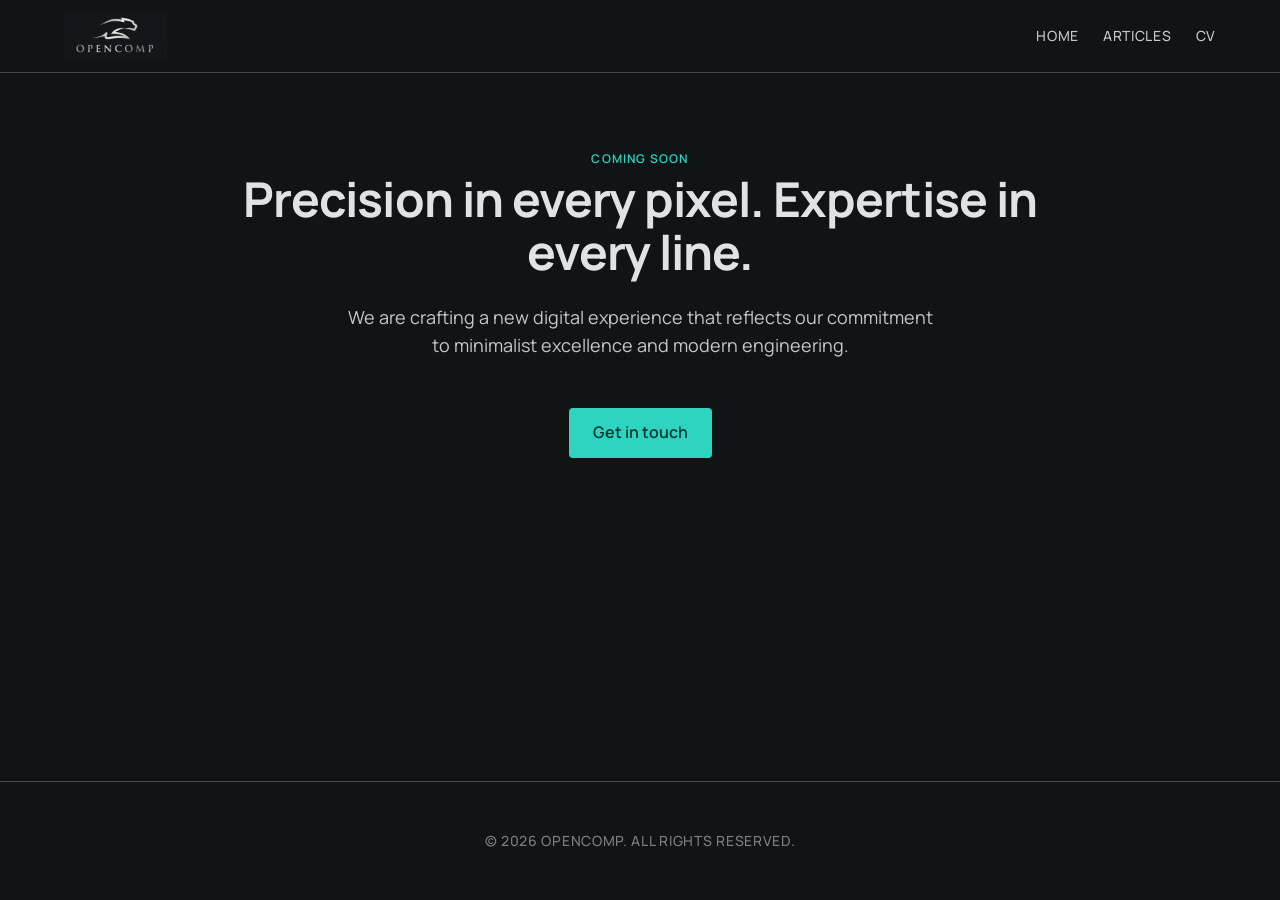
==== index.html @ 7e37780c "Create Articles and CV pages and update navigation" ====
<!DOCTYPE html>
<html lang="en">
<head>
    <meta charset="UTF-8">
    <meta name="viewport" content="width=device-width, initial-scale=1.0">
    <title>Opencomp | Expert Solutions</title>
    <link rel="stylesheet" href="css/style.css">
</head>
<body>
    <header>
        <div class="container">
            <nav>
                <a href="/" class="logo">
                    <img src="images/logo-new-bg.png" alt="Opencomp Logo">
                </a>
                <div class="nav-links">
                    <a href="index.html">Home</a>
                    <a href="articles.html">Articles</a>
                    <a href="cv.html">CV</a>
                </div>
            </nav>
        </div>
    </header>

    <main>
        <div class="container">
            <section class="hero">
                <span class="label-sm">Coming Soon</span>
                <h1>Precision in every pixel. Expertise in every line.</h1>
                <p class="body-lg">We are crafting a new digital experience that reflects our commitment to minimalist excellence and modern engineering.</p>
                <a href="mailto:contact@opencomp.com" class="cta-button">Get in touch</a>
            </section>
        </div>
    </main>

    <footer>
        <div class="container">
            <p class="footer-text">&copy; 2026 OPENCOMP. ALL RIGHTS RESERVED.</p>
        </div>
    </footer>
</body>
</html>
---- css/style.css ----
@import url('https://fonts.googleapis.com/css2?family=Manrope:wght@400;500;600;700&display=swap');

:root {
  /* Colors - Derived from DESIGN.md */
  --surface: #101415;
  --surface-dim: #101415;
  --surface-bright: #363a3b;
  --surface-container-lowest: #0b0f10;
  --surface-container-low: #191c1e;
  --surface-container: #1d2022;
  --surface-container-high: #272a2c;
  --surface-container-highest: #323537;
  --on-surface: #e0e3e5;
  --on-surface-variant: #c6c6ca;
  --outline: #8f9094;
  --outline-variant: #45474a;
  
  --primary: #c6c6ca;
  --on-primary: #2f3034;
  --primary-container: #121417;
  --on-primary-container: #7d7e82;
  
  --secondary: #b9c7e0;
  --on-secondary: #233144;
  --secondary-container: #3c4a5e;
  --on-secondary-container: #abb9d2;
  
  --tertiary: #3cddc7;
  --on-tertiary: #003731;
  --tertiary-container: #001814;
  --on-tertiary-container: #008e7f;

  --background: #101415;
  --on-background: #e0e3e5;

  /* Accent - Forest Teal from Brand & Style */
  --accent: #2dd4bf;

  /* Typography */
  --font-family: 'Manrope', sans-serif;

  /* Spacing */
  --unit: 8px;
  --container-max: 1200px;
  --gutter: 24px;
  --stack-sm: 8px;
  --stack-md: 24px;
  --stack-lg: 48px;
  --stack-xl: 80px;

  /* Shapes */
  --rounded-sm: 0.125rem;
  --rounded: 0.25rem;
  --rounded-md: 0.375rem;
  --rounded-lg: 0.5rem;
  --rounded-xl: 0.75rem;
  --rounded-full: 9999px;
}

* {
  margin: 0;
  padding: 0;
  box-sizing: border-box;
}

body {
  font-family: var(--font-family);
  background-color: var(--background);
  color: var(--on-background);
  line-height: 1.6;
  min-height: 100vh;
  display: flex;
  flex-direction: column;
}

.container {
  width: 100%;
  max-width: var(--container-max);
  margin: 0 auto;
  padding: 0 var(--gutter);
}

header {
  padding: 12px 0;
  border-bottom: 1px solid var(--outline-variant);
}

nav {
  display: flex;
  justify-content: space-between;
  align-items: center;
}

.logo {
  display: flex;
  align-items: center;
  text-decoration: none;
}

.logo img {
  height: 48px;
  width: auto;
  display: block;
}

.nav-links {
  display: flex;
  gap: var(--stack-md);
}

.nav-links a {
  text-decoration: none;
  color: var(--on-surface-variant);
  font-size: 14px;
  font-weight: 500;
  letter-spacing: 0.05em;
  text-transform: uppercase;
  transition: color 0.2s ease;
}

.nav-links a:hover {
  color: var(--accent);
}

main {
  flex: 1;
  padding: var(--stack-xl) 0;
}

.hero {
  max-width: 800px;
  margin: 0 auto;
  text-align: center;
}

h1 {
  font-size: 48px;
  font-weight: 700;
  line-height: 1.1;
  letter-spacing: -0.02em;
  margin-bottom: var(--stack-md);
  color: var(--on-surface);
}

p.body-lg {
  font-size: 18px;
  font-weight: 400;
  line-height: 1.6;
  color: var(--on-surface-variant);
  max-width: 600px;
  margin: 0 auto var(--stack-lg);
}

.cta-button {
  display: inline-block;
  background-color: var(--accent);
  color: var(--on-tertiary);
  padding: 12px 24px;
  border-radius: var(--rounded);
  font-weight: 600;
  text-decoration: none;
  transition: opacity 0.2s ease;
}

.cta-button:hover {
  opacity: 0.9;
}

.label-sm {
  font-size: 12px;
  font-weight: 600;
  line-height: 1;
  letter-spacing: 0.1em;
  text-transform: uppercase;
  color: var(--accent);
  margin-bottom: var(--stack-sm);
  display: block;
}

footer {
  padding: var(--stack-lg) 0;
  border-top: 1px solid var(--outline-variant);
  text-align: center;
}

.footer-text {
  font-size: 14px;
  font-weight: 500;
  color: var(--on-primary-container);
  letter-spacing: 0.05em;
}

@media (max-width: 768px) {
  h1 {
    font-size: 32px;
  }
  
  main {
    padding: var(--stack-lg) 0;
  }
}
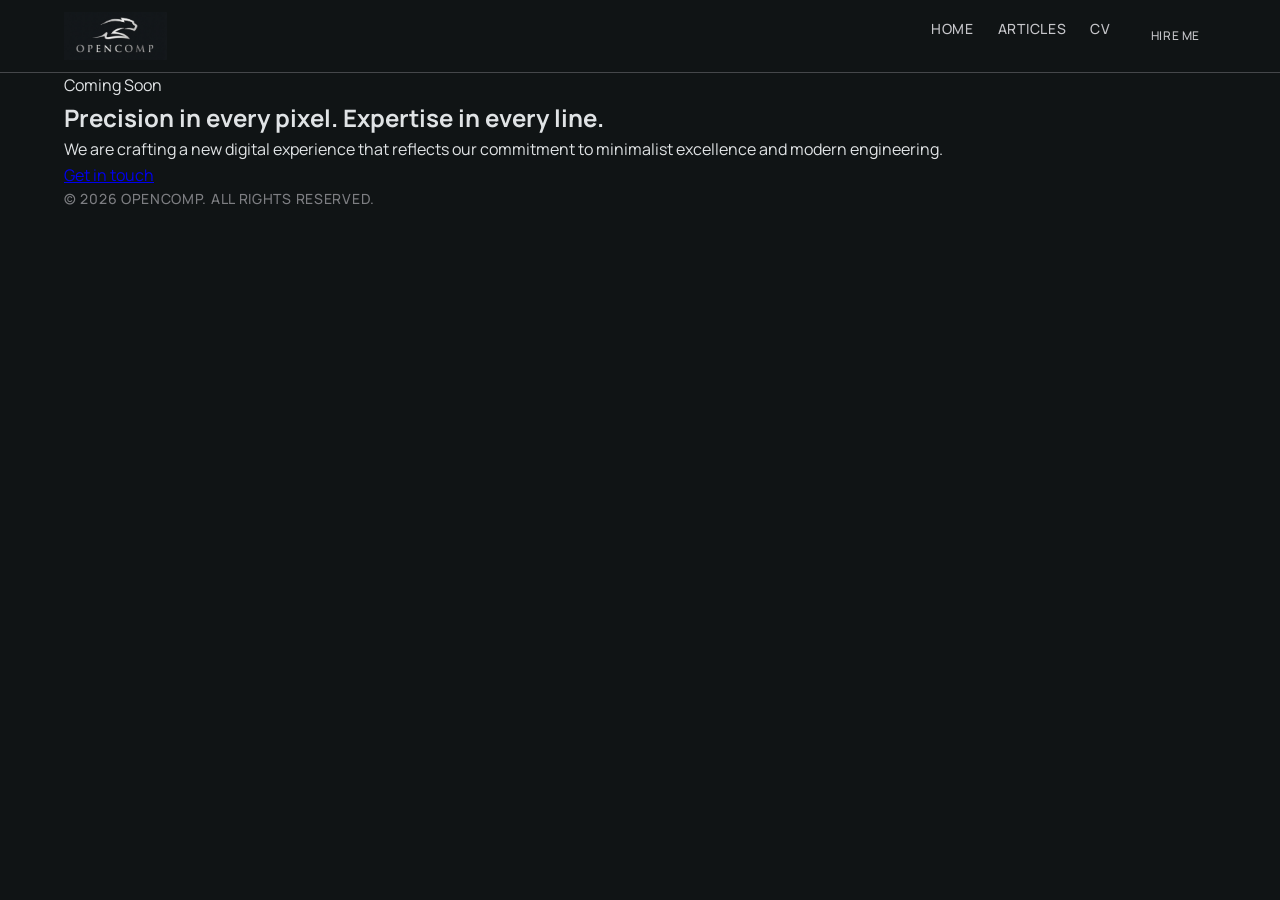
==== commit c7adcc5a: "Redesign CV page with zig-zag timeline based on CV_screen.png" ====
--- a/index.html
+++ b/index.html
@@ -17,6 +17,7 @@
                     <a href="index.html">Home</a>
                     <a href="articles.html">Articles</a>
                     <a href="cv.html">CV</a>
+                    <a href="mailto:contact@opencomp.fi" class="cta-button small">Hire Me</a>
                 </div>
             </nav>
         </div>
--- a/css/style.css
+++ b/css/style.css
@@ -122,65 +122,202 @@
   color: var(--accent);
 }
 
-main {
-  flex: 1;
+.cta-button.small {
+  padding: 8px 16px;
+  font-size: 12px;
+}
+
+/* Timeline Styles */
+.timeline-section {
+  position: relative;
   padding: var(--stack-xl) 0;
 }
 
-.hero {
-  max-width: 800px;
+.timeline-header {
+  text-align: center;
+  margin-bottom: var(--stack-xl);
+}
+
+.timeline-header h1 {
+  color: var(--accent);
+  font-size: 14px;
+  letter-spacing: 0.2em;
+  text-transform: uppercase;
+  margin-bottom: var(--stack-sm);
+}
+
+.timeline-header h2 {
+  font-size: 32px;
+  margin-bottom: var(--stack-md);
+}
+
+.timeline-container {
+  position: relative;
+  max-width: 1000px;
   margin: 0 auto;
+}
+
+.timeline-container::before {
+  content: '';
+  position: absolute;
+  left: 50%;
+  top: 0;
+  bottom: 0;
+  width: 2px;
+  background: repeating-linear-gradient(
+    to bottom,
+    transparent,
+    transparent 4px,
+    var(--outline-variant) 4px,
+    var(--outline-variant) 8px
+  );
+  transform: translateX(-50%);
+}
+
+.timeline-item {
+  position: relative;
+  margin-bottom: var(--stack-xl);
+  width: 100%;
+  display: flex;
+  justify-content: center;
+  align-items: center;
+}
+
+.timeline-item:nth-child(even) {
+  flex-direction: row-reverse;
+}
+
+.timeline-card {
+  width: 45%;
+  background: var(--surface-container);
+  border: 1px solid var(--outline-variant);
+  border-radius: var(--rounded-lg);
+  padding: var(--stack-md);
+  position: relative;
+}
+
+.timeline-icon {
+  position: absolute;
+  left: 50%;
+  transform: translateX(-50%);
+  width: 40px;
+  height: 40px;
+  background: var(--background);
+  border: 2px solid var(--accent);
+  border-radius: var(--rounded-md);
+  display: flex;
+  align-items: center;
+  justify-content: center;
+  z-index: 2;
+  color: var(--accent);
+  font-size: 18px;
+}
+
+.timeline-card-header {
+  display: flex;
+  justify-content: space-between;
+  align-items: baseline;
+  margin-bottom: var(--stack-sm);
+}
+
+.timeline-card h3 {
+  font-size: 18px;
+  font-weight: 600;
+  color: var(--on-surface);
+}
+
+.timeline-card .company {
+  color: var(--accent);
+  font-weight: 600;
+  margin-bottom: var(--stack-sm);
+  display: block;
+}
+
+.timeline-card .role {
+  font-weight: 500;
+  margin-bottom: var(--stack-sm);
+  display: block;
+}
+
+.timeline-card ul {
+  list-style: none;
+  padding: 0;
+}
+
+.timeline-card ul li {
+  position: relative;
+  padding-left: 20px;
+  margin-bottom: 4px;
+  color: var(--on-surface-variant);
+  font-size: 14px;
+}
+
+.timeline-card ul li::before {
+  content: '▹';
+  position: absolute;
+  left: 0;
+  color: var(--accent);
+}
+
+/* Footer CTA */
+.footer-cta {
+  background: var(--surface-container);
+  border: 1px solid var(--outline-variant);
+  border-radius: var(--rounded-lg);
+  padding: var(--stack-lg);
   text-align: center;
-}
-
-h1 {
-  font-size: 48px;
-  font-weight: 700;
-  line-height: 1.1;
-  letter-spacing: -0.02em;
-  margin-bottom: var(--stack-md);
+  margin: var(--stack-xl) 0;
+}
+
+.footer-cta h3 {
+  font-size: 24px;
+  margin-bottom: var(--stack-sm);
+}
+
+.footer-cta p {
+  color: var(--on-surface-variant);
+  margin-bottom: var(--stack-lg);
+}
+
+.button-group {
+  display: flex;
+  justify-content: center;
+  gap: var(--stack-md);
+}
+
+.btn-outline {
+  display: inline-block;
+  border: 1px solid var(--outline);
   color: var(--on-surface);
-}
-
-p.body-lg {
-  font-size: 18px;
-  font-weight: 400;
-  line-height: 1.6;
-  color: var(--on-surface-variant);
-  max-width: 600px;
-  margin: 0 auto var(--stack-lg);
-}
-
-.cta-button {
-  display: inline-block;
-  background-color: var(--accent);
-  color: var(--on-tertiary);
   padding: 12px 24px;
   border-radius: var(--rounded);
   font-weight: 600;
   text-decoration: none;
-  transition: opacity 0.2s ease;
-}
-
-.cta-button:hover {
-  opacity: 0.9;
-}
-
-.label-sm {
-  font-size: 12px;
-  font-weight: 600;
-  line-height: 1;
-  letter-spacing: 0.1em;
-  text-transform: uppercase;
-  color: var(--accent);
-  margin-bottom: var(--stack-sm);
-  display: block;
-}
-
-footer {
-  padding: var(--stack-lg) 0;
-  border-top: 1px solid var(--outline-variant);
-  text-align: center;
+  transition: all 0.2s ease;
+}
+
+.btn-outline:hover {
+  background: var(--surface-bright);
+}
+
+@media (max-width: 768px) {
+  .timeline-container::before {
+    left: 20px;
+  }
+  
+  .timeline-item, .timeline-item:nth-child(even) {
+    flex-direction: column;
+    align-items: flex-start;
+    padding-left: 50px;
+  }
+  
+  .timeline-card {
+    width: 100%;
+  }
+  
+  .timeline-icon {
+    left: 20px;
+  }
 }
 
 .footer-text {
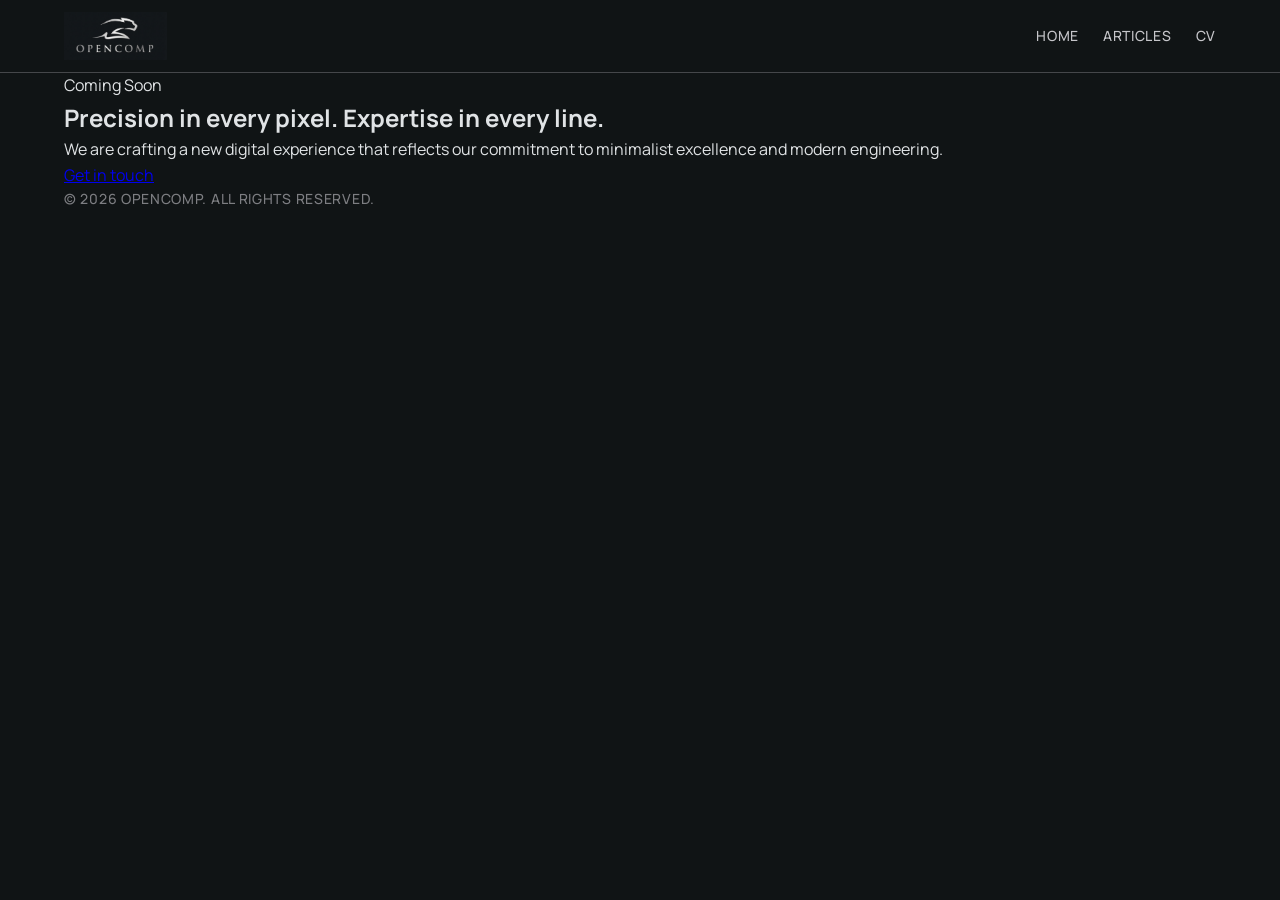
==== commit 9ee1492c: "Remove 'Hire Me' button from navigation for a cleaner look" ====
--- a/index.html
+++ b/index.html
@@ -17,7 +17,6 @@
                     <a href="index.html">Home</a>
                     <a href="articles.html">Articles</a>
                     <a href="cv.html">CV</a>
-                    <a href="mailto:contact@opencomp.fi" class="cta-button small">Hire Me</a>
                 </div>
             </nav>
         </div>
--- a/css/style.css
+++ b/css/style.css
@@ -179,21 +179,26 @@
   margin-bottom: var(--stack-xl);
   width: 100%;
   display: flex;
-  justify-content: center;
+  justify-content: flex-start; /* Card on left by default */
   align-items: center;
 }
 
 .timeline-item:nth-child(even) {
-  flex-direction: row-reverse;
+  justify-content: flex-end; /* Card on right for even items */
 }
 
 .timeline-card {
-  width: 45%;
+  width: 44%; /* Slightly less than 50% to ensure a gap for the icon */
   background: var(--surface-container);
   border: 1px solid var(--outline-variant);
   border-radius: var(--rounded-lg);
   padding: var(--stack-md);
   position: relative;
+  z-index: 1;
+}
+
+.timeline-item:nth-child(even) .timeline-card {
+  /* No specific styles needed, flex-end handles it */
 }
 
 .timeline-icon {
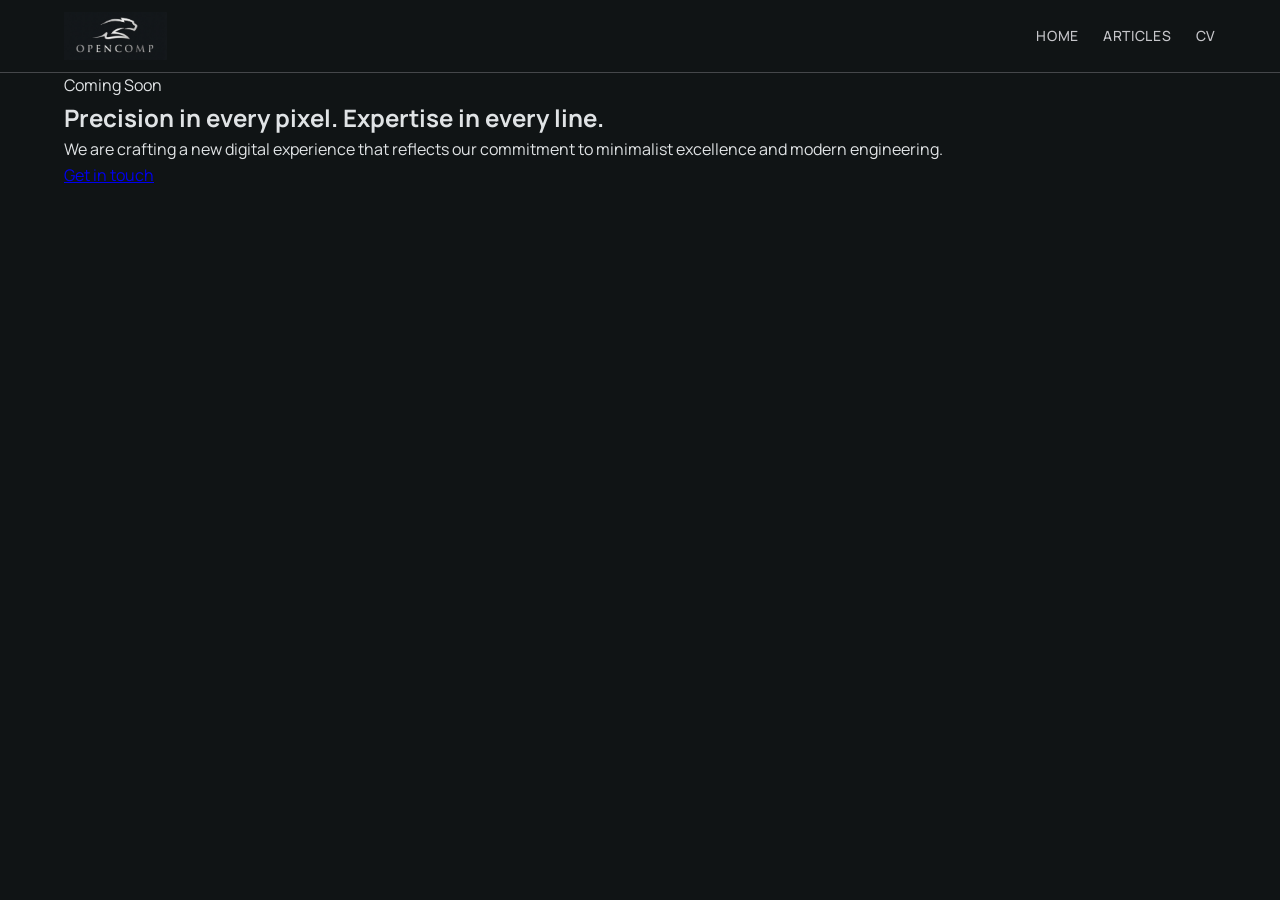
==== commit d8fd106a: "Remove copyright section from footer on all pages" ====
--- a/index.html
+++ b/index.html
@@ -33,10 +33,5 @@
         </div>
     </main>
 
-    <footer>
-        <div class="container">
-            <p class="footer-text">&copy; 2026 OPENCOMP. ALL RIGHTS RESERVED.</p>
-        </div>
-    </footer>
 </body>
 </html>
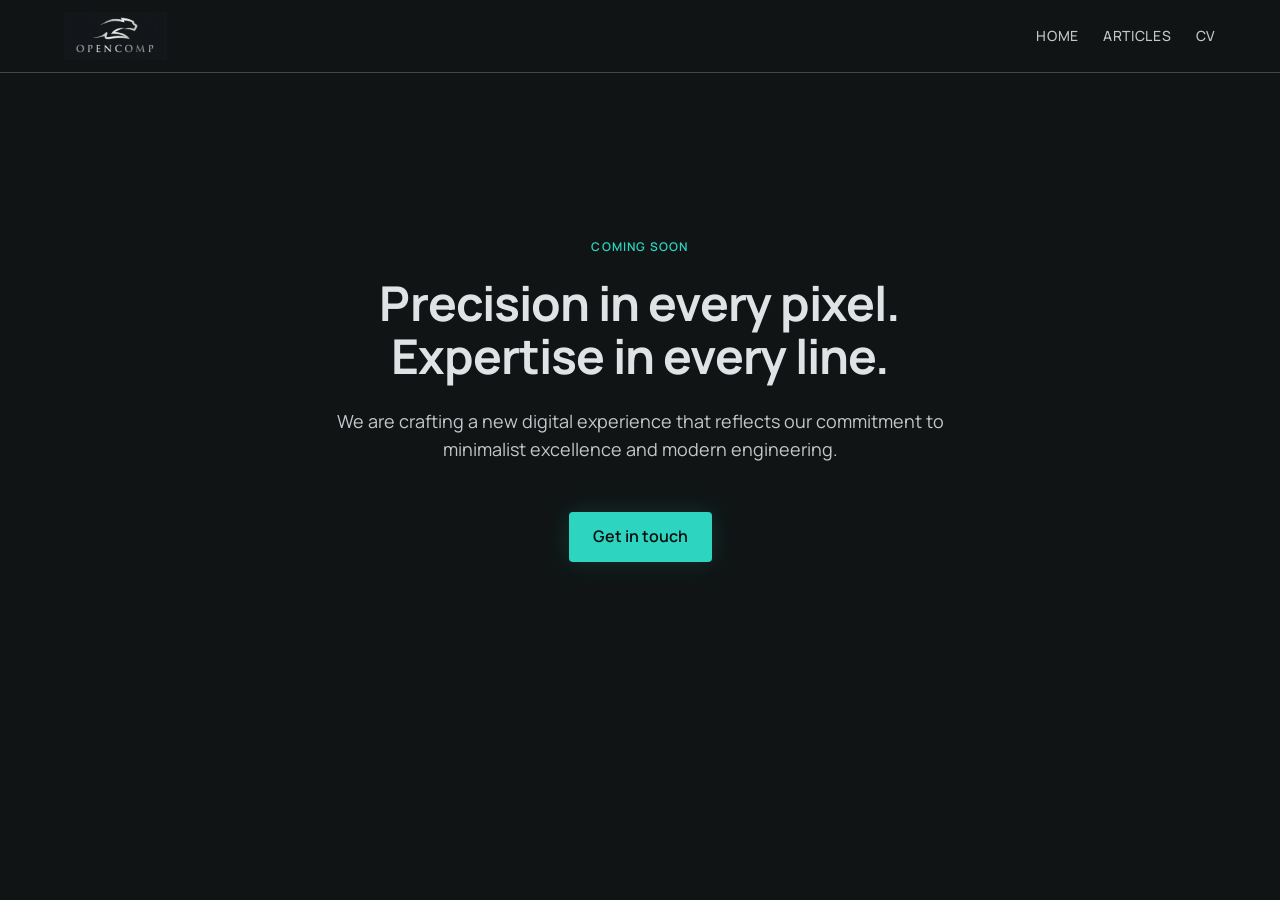
==== commit 56ed1d70: "Add AI agent guidelines and restore missing base styles - Add CLAUDE.md: site must stay static (HTML" ====
--- a/index.html
+++ b/index.html
@@ -28,7 +28,7 @@
                 <span class="label-sm">Coming Soon</span>
                 <h1>Precision in every pixel. Expertise in every line.</h1>
                 <p class="body-lg">We are crafting a new digital experience that reflects our commitment to minimalist excellence and modern engineering.</p>
-                <a href="mailto:contact@opencomp.com" class="cta-button">Get in touch</a>
+                <a href="mailto:contact@opencomp.fi" class="cta-button">Get in touch</a>
             </section>
         </div>
     </main>
--- a/css/style.css
+++ b/css/style.css
@@ -120,6 +120,86 @@
 
 .nav-links a:hover {
   color: var(--accent);
+}
+
+main {
+  flex: 1;
+  padding: var(--stack-xl) 0;
+}
+
+/* Typography - Derived from DESIGN.md */
+h1 {
+  font-size: 48px;
+  font-weight: 700;
+  line-height: 1.1;
+  letter-spacing: -0.02em;
+  margin-bottom: var(--stack-md);
+}
+
+h2 {
+  font-size: 32px;
+  font-weight: 600;
+  line-height: 1.2;
+  letter-spacing: -0.01em;
+}
+
+h3 {
+  font-size: 24px;
+  font-weight: 600;
+  line-height: 1.3;
+  letter-spacing: -0.01em;
+}
+
+.body-lg {
+  font-size: 18px;
+  font-weight: 400;
+  line-height: 1.6;
+  color: var(--on-surface-variant);
+  max-width: 640px;
+}
+
+.label-sm {
+  display: inline-block;
+  font-size: 12px;
+  font-weight: 600;
+  line-height: 1;
+  letter-spacing: 0.1em;
+  text-transform: uppercase;
+  color: var(--on-surface-variant);
+}
+
+/* Hero */
+.hero {
+  max-width: 720px;
+  margin: 0 auto;
+  padding: var(--stack-xl) 0;
+  text-align: center;
+}
+
+.hero .label-sm {
+  color: var(--accent);
+  margin-bottom: var(--stack-md);
+}
+
+.hero .body-lg {
+  margin: 0 auto var(--stack-lg);
+}
+
+/* Buttons */
+.cta-button {
+  display: inline-block;
+  background: var(--accent);
+  color: var(--surface-container-lowest);
+  padding: 12px 24px;
+  border-radius: var(--rounded);
+  font-weight: 600;
+  text-decoration: none;
+  transition: all 0.2s ease;
+  box-shadow: 0 0 24px rgba(45, 212, 191, 0.15);
+}
+
+.cta-button:hover {
+  background: var(--tertiary-fixed);
 }
 
 .cta-button.small {
@@ -183,6 +263,10 @@
   align-items: center;
 }
 
+.timeline-item.overlap {
+  margin-bottom: var(--stack-md); /* Smaller gap for overlapping events */
+}
+
 .timeline-item:nth-child(even) {
   justify-content: flex-end; /* Card on right for even items */
 }
@@ -325,13 +409,6 @@
   }
 }
 
-.footer-text {
-  font-size: 14px;
-  font-weight: 500;
-  color: var(--on-primary-container);
-  letter-spacing: 0.05em;
-}
-
 @media (max-width: 768px) {
   h1 {
     font-size: 32px;
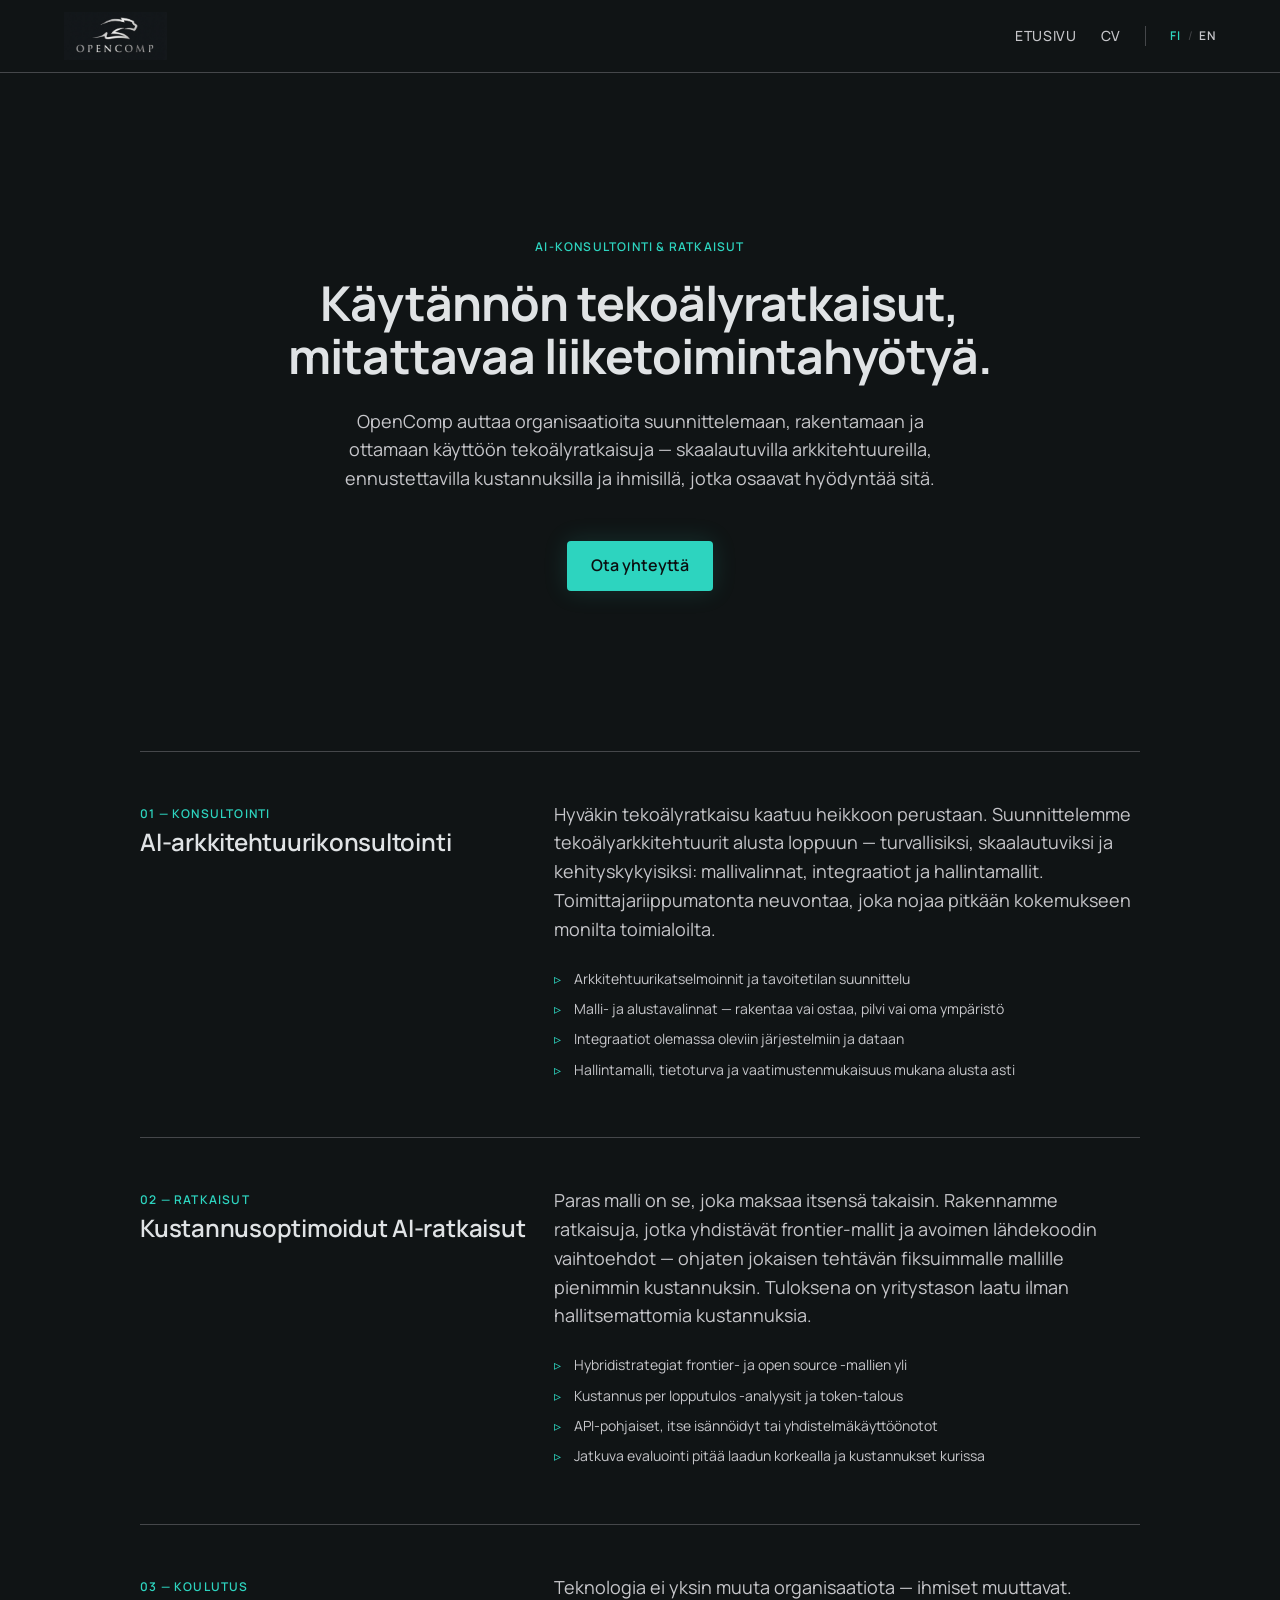
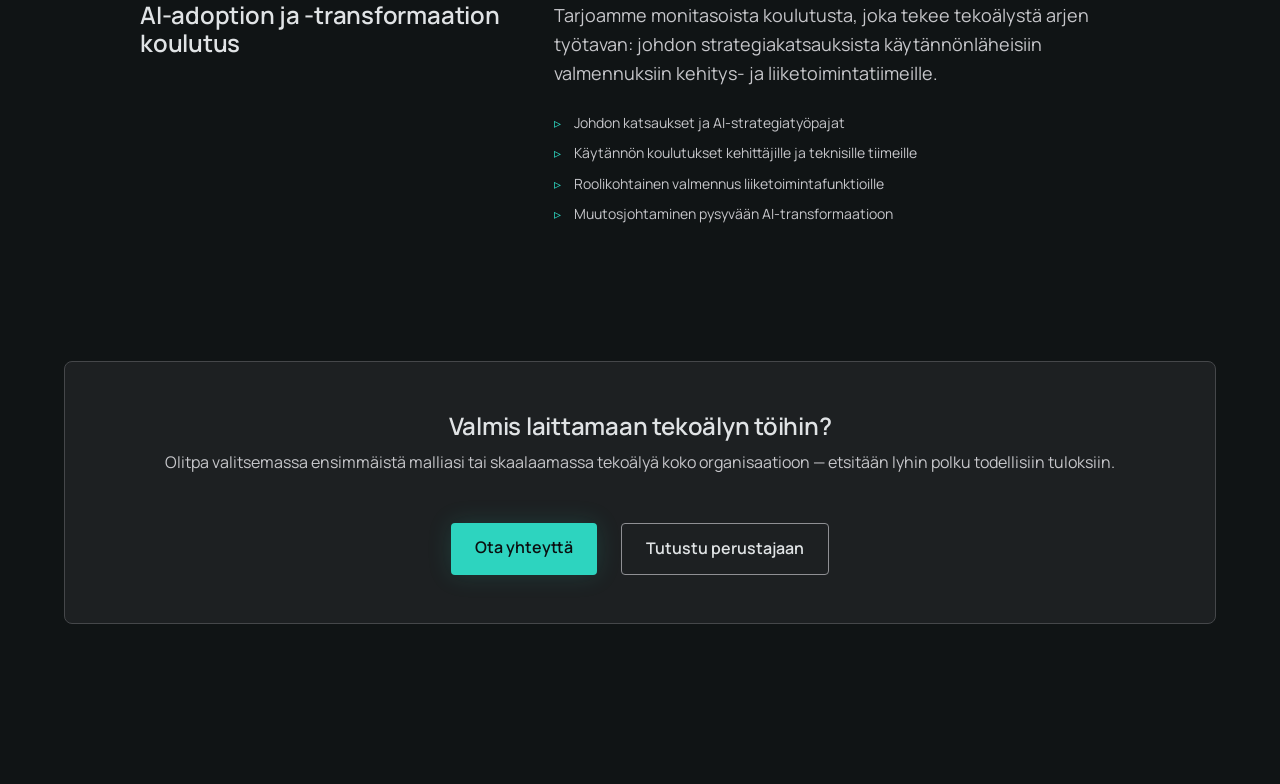
==== commit 6ebfb32e: "Add Finnish as primary language and redesign landing page around AI offering - Landing page now pres" ====
--- a/index.html
+++ b/index.html
@@ -1,22 +1,30 @@
 <!DOCTYPE html>
-<html lang="en">
+<html lang="fi">
 <head>
     <meta charset="UTF-8">
     <meta name="viewport" content="width=device-width, initial-scale=1.0">
-    <title>Opencomp | Expert Solutions</title>
+    <title>Opencomp | AI-konsultointi ja -ratkaisut</title>
+    <link rel="alternate" hreflang="fi" href="https://opencomp.fi/index.html">
+    <link rel="alternate" hreflang="en" href="https://opencomp.fi/en/index.html">
     <link rel="stylesheet" href="css/style.css">
 </head>
 <body>
     <header>
         <div class="container">
             <nav>
-                <a href="/" class="logo">
-                    <img src="images/logo-new-bg.png" alt="Opencomp Logo">
+                <a href="index.html" class="logo">
+                    <img src="images/logo-new-bg.png" alt="Opencomp-logo">
                 </a>
-                <div class="nav-links">
-                    <a href="index.html">Home</a>
-                    <a href="articles.html">Articles</a>
-                    <a href="cv.html">CV</a>
+                <div class="nav-right">
+                    <div class="nav-links">
+                        <a href="index.html">Etusivu</a>
+                        <a href="cv.html">CV</a>
+                    </div>
+                    <div class="lang-switch">
+                        <a href="index.html" class="active" lang="fi">FI</a>
+                        <span>/</span>
+                        <a href="en/index.html" lang="en">EN</a>
+                    </div>
                 </div>
             </nav>
         </div>
@@ -25,11 +33,70 @@
     <main>
         <div class="container">
             <section class="hero">
-                <span class="label-sm">Coming Soon</span>
-                <h1>Precision in every pixel. Expertise in every line.</h1>
-                <p class="body-lg">We are crafting a new digital experience that reflects our commitment to minimalist excellence and modern engineering.</p>
-                <a href="mailto:contact@opencomp.fi" class="cta-button">Get in touch</a>
+                <span class="label-sm">AI-konsultointi &amp; ratkaisut</span>
+                <h1>Käytännön tekoälyratkaisut, mitattavaa liiketoimintahyötyä.</h1>
+                <p class="body-lg">OpenComp auttaa organisaatioita suunnittelemaan, rakentamaan ja ottamaan käyttöön tekoälyratkaisuja — skaalautuvilla arkkitehtuureilla, ennustettavilla kustannuksilla ja ihmisillä, jotka osaavat hyödyntää sitä.</p>
+                <a href="mailto:contact@opencomp.fi" class="cta-button">Ota yhteyttä</a>
             </section>
+
+            <section class="offering">
+                <div class="offering-item">
+                    <div class="offering-heading">
+                        <span class="label-sm">01 — Konsultointi</span>
+                        <h2>AI-arkkitehtuurikonsultointi</h2>
+                    </div>
+                    <div class="offering-body">
+                        <p class="body-lg">Hyväkin tekoälyratkaisu kaatuu heikkoon perustaan. Suunnittelemme tekoälyarkkitehtuurit alusta loppuun — turvallisiksi, skaalautuviksi ja kehityskykyisiksi: mallivalinnat, integraatiot ja hallintamallit. Toimittajariippumatonta neuvontaa, joka nojaa pitkään kokemukseen monilta toimialoilta.</p>
+                        <ul>
+                            <li>Arkkitehtuurikatselmoinnit ja tavoitetilan suunnittelu</li>
+                            <li>Malli- ja alustavalinnat — rakentaa vai ostaa, pilvi vai oma ympäristö</li>
+                            <li>Integraatiot olemassa oleviin järjestelmiin ja dataan</li>
+                            <li>Hallintamalli, tietoturva ja vaatimustenmukaisuus mukana alusta asti</li>
+                        </ul>
+                    </div>
+                </div>
+
+                <div class="offering-item">
+                    <div class="offering-heading">
+                        <span class="label-sm">02 — Ratkaisut</span>
+                        <h2>Kustannusoptimoidut AI-ratkaisut</h2>
+                    </div>
+                    <div class="offering-body">
+                        <p class="body-lg">Paras malli on se, joka maksaa itsensä takaisin. Rakennamme ratkaisuja, jotka yhdistävät frontier-mallit ja avoimen lähdekoodin vaihtoehdot — ohjaten jokaisen tehtävän fiksuimmalle mallille pienimmin kustannuksin. Tuloksena on yritystason laatu ilman hallitsemattomia kustannuksia.</p>
+                        <ul>
+                            <li>Hybridistrategiat frontier- ja open source -mallien yli</li>
+                            <li>Kustannus per lopputulos -analyysit ja token-talous</li>
+                            <li>API-pohjaiset, itse isännöidyt tai yhdistelmäkäyttöönotot</li>
+                            <li>Jatkuva evaluointi pitää laadun korkealla ja kustannukset kurissa</li>
+                        </ul>
+                    </div>
+                </div>
+
+                <div class="offering-item">
+                    <div class="offering-heading">
+                        <span class="label-sm">03 — Koulutus</span>
+                        <h2>AI-adoption ja -transformaation koulutus</h2>
+                    </div>
+                    <div class="offering-body">
+                        <p class="body-lg">Teknologia ei yksin muuta organisaatiota — ihmiset muuttavat. Tarjoamme monitasoista koulutusta, joka tekee tekoälystä arjen työtavan: johdon strategiakatsauksista käytännönläheisiin valmennuksiin kehitys- ja liiketoimintatiimeille.</p>
+                        <ul>
+                            <li>Johdon katsaukset ja AI-strategiatyöpajat</li>
+                            <li>Käytännön koulutukset kehittäjille ja teknisille tiimeille</li>
+                            <li>Roolikohtainen valmennus liiketoimintafunktioille</li>
+                            <li>Muutosjohtaminen pysyvään AI-transformaatioon</li>
+                        </ul>
+                    </div>
+                </div>
+            </section>
+
+            <div class="footer-cta">
+                <h3>Valmis laittamaan tekoälyn töihin?</h3>
+                <p>Olitpa valitsemassa ensimmäistä malliasi tai skaalaamassa tekoälyä koko organisaatioon — etsitään lyhin polku todellisiin tuloksiin.</p>
+                <div class="button-group">
+                    <a href="mailto:contact@opencomp.fi" class="cta-button">Ota yhteyttä</a>
+                    <a href="cv.html" class="btn-outline">Tutustu perustajaan</a>
+                </div>
+            </div>
         </div>
     </main>
 
--- a/css/style.css
+++ b/css/style.css
@@ -122,6 +122,42 @@
   color: var(--accent);
 }
 
+.nav-right {
+  display: flex;
+  align-items: center;
+  gap: var(--stack-md);
+}
+
+.lang-switch {
+  display: flex;
+  align-items: center;
+  gap: 6px;
+  padding-left: var(--stack-md);
+  border-left: 1px solid var(--outline-variant);
+}
+
+.lang-switch a {
+  text-decoration: none;
+  color: var(--on-surface-variant);
+  font-size: 12px;
+  font-weight: 600;
+  letter-spacing: 0.1em;
+  transition: color 0.2s ease;
+}
+
+.lang-switch a:hover {
+  color: var(--accent);
+}
+
+.lang-switch a.active {
+  color: var(--accent);
+}
+
+.lang-switch span {
+  color: var(--outline-variant);
+  font-size: 12px;
+}
+
 main {
   flex: 1;
   padding: var(--stack-xl) 0;
@@ -183,6 +219,75 @@
 
 .hero .body-lg {
   margin: 0 auto var(--stack-lg);
+}
+
+/* Offering sections */
+.offering {
+  max-width: 1000px;
+  margin: var(--stack-xl) auto 0;
+}
+
+.offering-item {
+  display: grid;
+  grid-template-columns: 2fr 3fr;
+  gap: var(--gutter);
+  padding: var(--stack-lg) 0;
+  border-top: 1px solid var(--outline-variant);
+}
+
+.offering-heading .label-sm {
+  color: var(--accent);
+  margin-bottom: var(--stack-sm);
+}
+
+.offering-heading h2 {
+  font-size: 24px;
+}
+
+.offering-body .body-lg {
+  margin-bottom: var(--stack-md);
+}
+
+.offering-body ul {
+  list-style: none;
+  padding: 0;
+}
+
+.offering-body ul li {
+  position: relative;
+  padding-left: 20px;
+  margin-bottom: var(--stack-sm);
+  color: var(--on-surface-variant);
+  font-size: 14px;
+}
+
+.offering-body ul li::before {
+  content: '▹';
+  position: absolute;
+  left: 0;
+  color: var(--accent);
+}
+
+/* Article cards */
+.article-list {
+  margin-top: var(--stack-lg);
+  display: grid;
+  gap: var(--stack-lg);
+}
+
+.article-card {
+  border: 1px solid var(--outline-variant);
+  padding: var(--stack-md);
+  border-radius: var(--rounded);
+}
+
+.article-card h2 {
+  font-size: 24px;
+  margin: var(--stack-sm) 0;
+}
+
+.article-card p {
+  color: var(--on-surface-variant);
 }
 
 /* Buttons */
@@ -413,8 +518,40 @@
   h1 {
     font-size: 32px;
   }
-  
+
   main {
     padding: var(--stack-lg) 0;
   }
-}
+
+  .offering-item {
+    grid-template-columns: 1fr;
+  }
+
+  .button-group {
+    flex-direction: column;
+    align-items: center;
+  }
+
+  nav {
+    flex-wrap: wrap;
+    gap: var(--stack-sm);
+  }
+
+  .nav-right {
+    flex: 1 1 100%;
+    justify-content: space-between;
+    gap: 12px;
+  }
+
+  .nav-links {
+    gap: 12px;
+  }
+
+  .nav-links a {
+    font-size: 12px;
+  }
+
+  .lang-switch {
+    padding-left: 12px;
+  }
+}
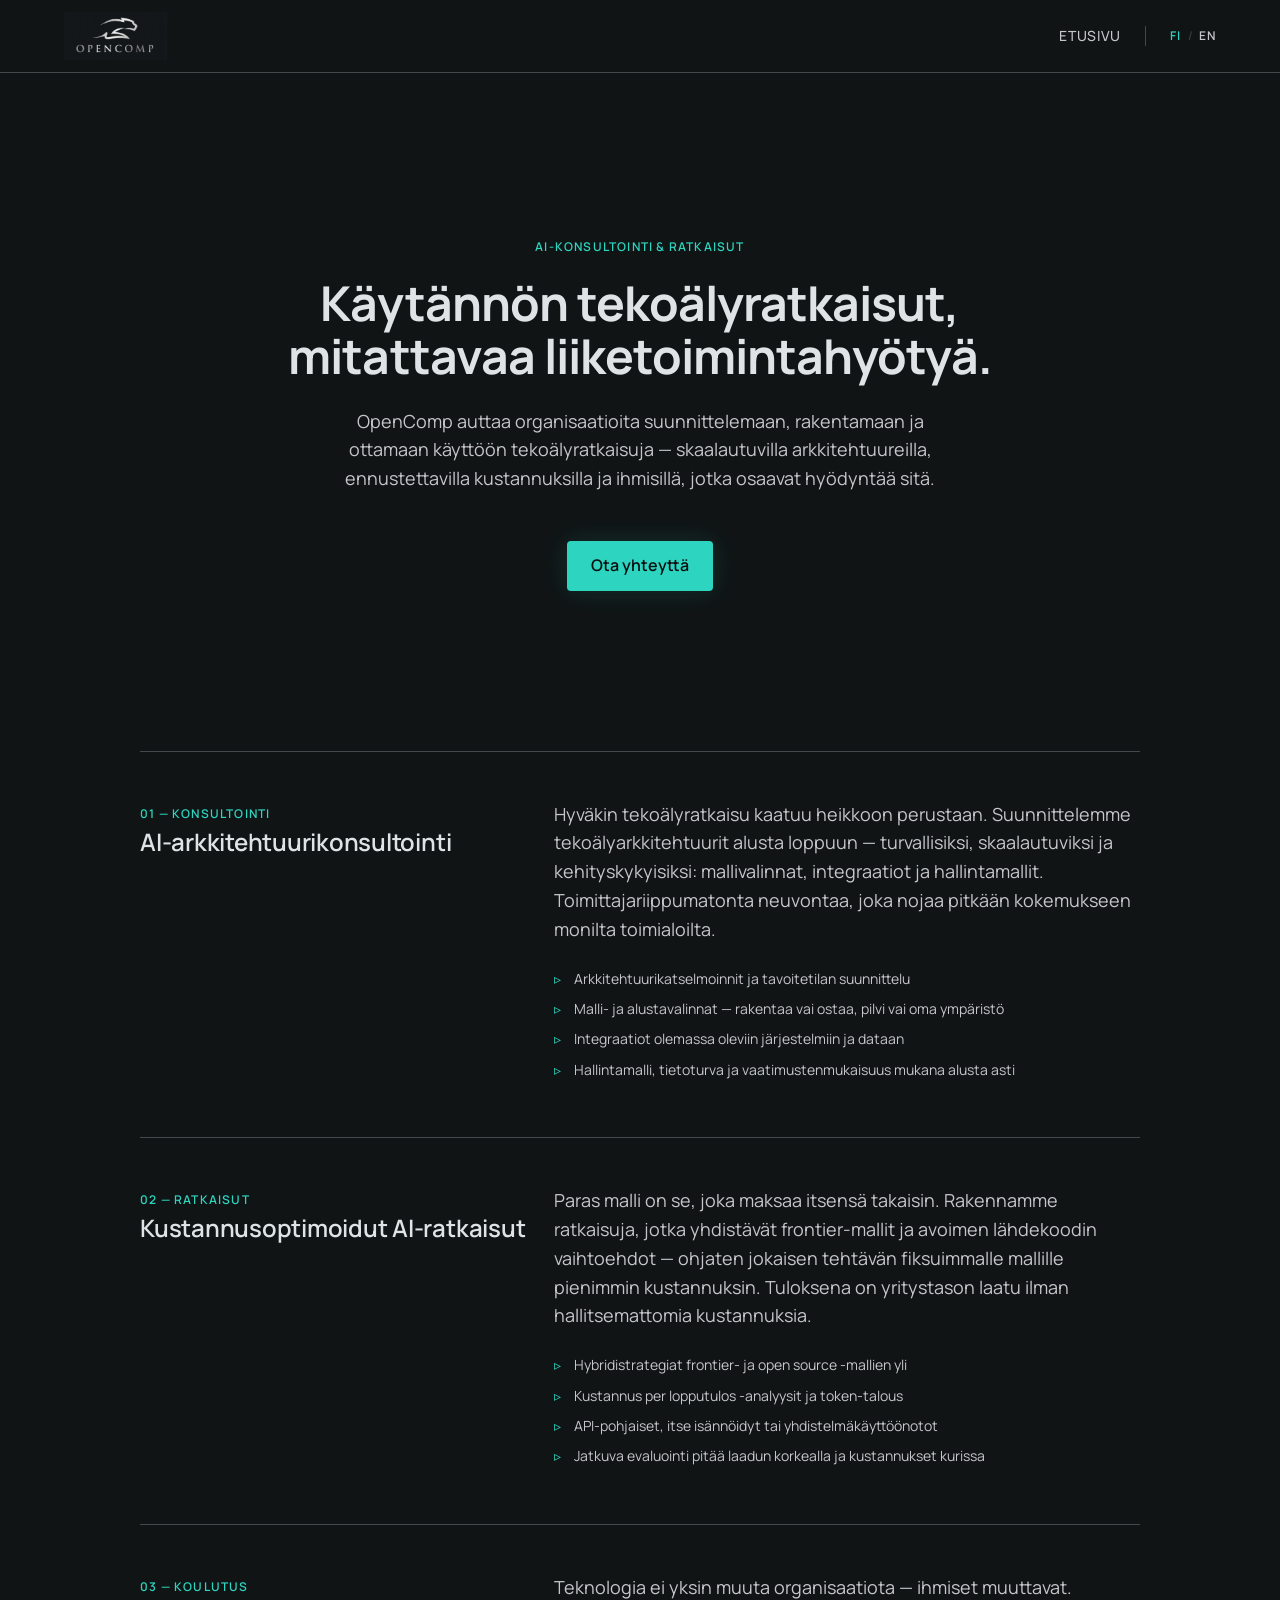
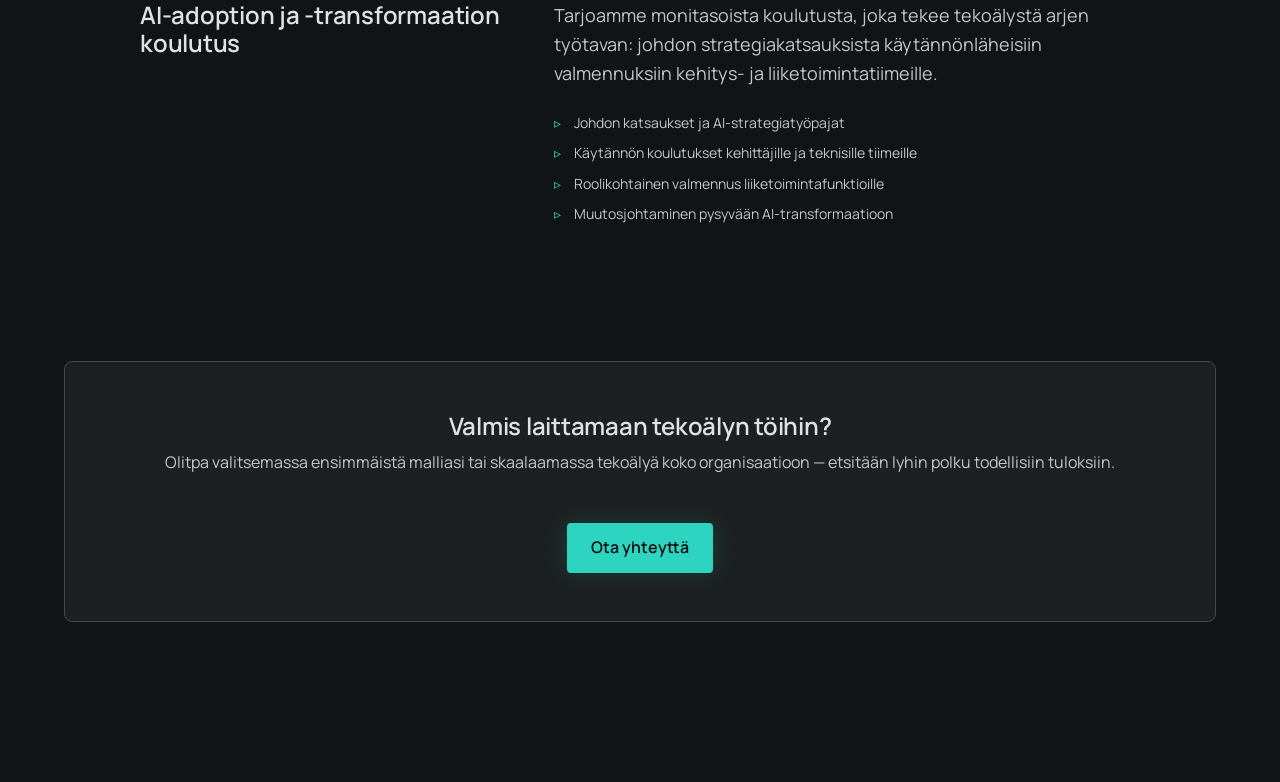
==== commit afc1ceb3: "Restyle CV timeline and hide CV from navigation for now - Style CV page closer to the reference desi" ====
--- a/index.html
+++ b/index.html
@@ -18,7 +18,6 @@
                 <div class="nav-right">
                     <div class="nav-links">
                         <a href="index.html">Etusivu</a>
-                        <a href="cv.html">CV</a>
                     </div>
                     <div class="lang-switch">
                         <a href="index.html" class="active" lang="fi">FI</a>
@@ -36,7 +35,7 @@
                 <span class="label-sm">AI-konsultointi &amp; ratkaisut</span>
                 <h1>Käytännön tekoälyratkaisut, mitattavaa liiketoimintahyötyä.</h1>
                 <p class="body-lg">OpenComp auttaa organisaatioita suunnittelemaan, rakentamaan ja ottamaan käyttöön tekoälyratkaisuja — skaalautuvilla arkkitehtuureilla, ennustettavilla kustannuksilla ja ihmisillä, jotka osaavat hyödyntää sitä.</p>
-                <a href="mailto:contact@opencomp.fi" class="cta-button">Ota yhteyttä</a>
+                <a href="mailto:tero@opencomp.fi" class="cta-button">Ota yhteyttä</a>
             </section>
 
             <section class="offering">
@@ -93,8 +92,7 @@
                 <h3>Valmis laittamaan tekoälyn töihin?</h3>
                 <p>Olitpa valitsemassa ensimmäistä malliasi tai skaalaamassa tekoälyä koko organisaatioon — etsitään lyhin polku todellisiin tuloksiin.</p>
                 <div class="button-group">
-                    <a href="mailto:contact@opencomp.fi" class="cta-button">Ota yhteyttä</a>
-                    <a href="cv.html" class="btn-outline">Tutustu perustajaan</a>
+                    <a href="mailto:tero@opencomp.fi" class="cta-button">Ota yhteyttä</a>
                 </div>
             </div>
         </div>
--- a/css/style.css
+++ b/css/style.css
@@ -353,8 +353,8 @@
     to bottom,
     transparent,
     transparent 4px,
-    var(--outline-variant) 4px,
-    var(--outline-variant) 8px
+    rgba(60, 221, 199, 0.3) 4px,
+    rgba(60, 221, 199, 0.3) 10px
   );
   transform: translateX(-50%);
 }
@@ -378,12 +378,17 @@
 
 .timeline-card {
   width: 44%; /* Slightly less than 50% to ensure a gap for the icon */
-  background: var(--surface-container);
+  background: var(--surface-container-low);
   border: 1px solid var(--outline-variant);
   border-radius: var(--rounded-lg);
-  padding: var(--stack-md);
+  padding: 32px;
   position: relative;
   z-index: 1;
+}
+
+.timeline-card.current {
+  border-color: rgba(45, 212, 191, 0.45);
+  box-shadow: 0 0 24px rgba(45, 212, 191, 0.08);
 }
 
 .timeline-item:nth-child(even) .timeline-card {
@@ -394,24 +399,39 @@
   position: absolute;
   left: 50%;
   transform: translateX(-50%);
-  width: 40px;
-  height: 40px;
-  background: var(--background);
-  border: 2px solid var(--accent);
-  border-radius: var(--rounded-md);
+  width: 44px;
+  height: 44px;
+  background: var(--surface-container-lowest);
+  border: 1.5px solid var(--accent);
+  border-radius: var(--rounded-lg);
   display: flex;
   align-items: center;
   justify-content: center;
   z-index: 2;
   color: var(--accent);
-  font-size: 18px;
+  box-shadow: 0 0 16px rgba(45, 212, 191, 0.2);
+}
+
+.timeline-icon svg {
+  width: 20px;
+  height: 20px;
 }
 
 .timeline-card-header {
   display: flex;
+  flex-wrap: wrap;
   justify-content: space-between;
-  align-items: baseline;
-  margin-bottom: var(--stack-sm);
+  align-items: center;
+  gap: var(--stack-sm);
+  margin-bottom: var(--stack-sm);
+}
+
+.timeline-card-header .label-sm {
+  flex-shrink: 0;
+  padding: 6px 10px;
+  background: var(--surface-container-high);
+  border: 1px solid var(--outline-variant);
+  border-radius: var(--rounded-md);
 }
 
 .timeline-card h3 {
@@ -428,7 +448,7 @@
 }
 
 .timeline-card .role {
-  font-weight: 500;
+  font-weight: 600;
   margin-bottom: var(--stack-sm);
   display: block;
 }
@@ -441,7 +461,7 @@
 .timeline-card ul li {
   position: relative;
   padding-left: 20px;
-  margin-bottom: 4px;
+  margin-bottom: var(--stack-sm);
   color: var(--on-surface-variant);
   font-size: 14px;
 }
@@ -507,6 +527,7 @@
   
   .timeline-card {
     width: 100%;
+    padding: var(--stack-md);
   }
   
   .timeline-icon {
